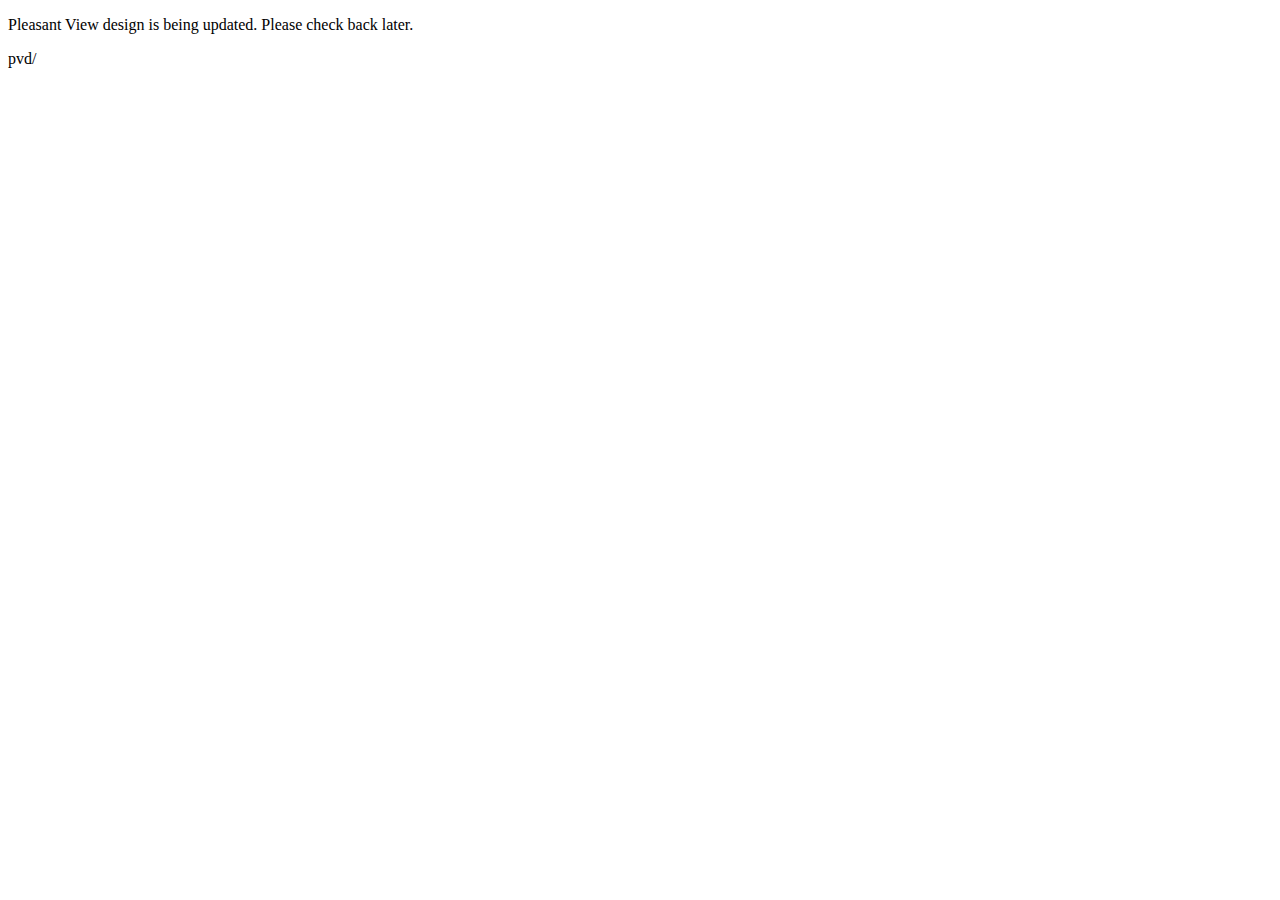
==== index.html @ 1cb3f919 "testing where the index should go" ====
<!doctype html>
<html class="no-js" lang="">

<head>
  <meta charset="utf-8">
  <title></title>
  <meta name="description" content="">
  <meta name="viewport" content="width=device-width, initial-scale=1">

  <meta property="og:title" content="">
  <meta property="og:type" content="">
  <meta property="og:url" content="">
  <meta property="og:image" content="">

  <link rel="manifest" href="site.webmanifest">
  <link rel="apple-touch-icon" href="icon.png">
  <!-- Place favicon.ico in the root directory -->

  <link rel="stylesheet" href="css/normalize.css">
  <link rel="stylesheet" href="css/main.css">

  <meta name="theme-color" content="#fafafa">
</head>

<body>


  <p>Pleasant View design is being updated. Please check back later.</p>

pvd/



  <script src="js/vendor/modernizr-3.11.2.min.js"></script>
  <script src="js/plugins.js"></script>
  <script src="js/main.js"></script>

  <!-- Google Analytics: change UA-XXXXX-Y to be your site's ID. -->
  <script>
    window.ga = function () { ga.q.push(arguments) }; ga.q = []; ga.l = +new Date;
    ga('create', 'UA-XXXXX-Y', 'auto'); ga('set', 'anonymizeIp', true); ga('set', 'transport', 'beacon'); ga('send', 'pageview')
  </script>
  <script src="https://www.google-analytics.com/analytics.js" async></script>
</body>

</html>
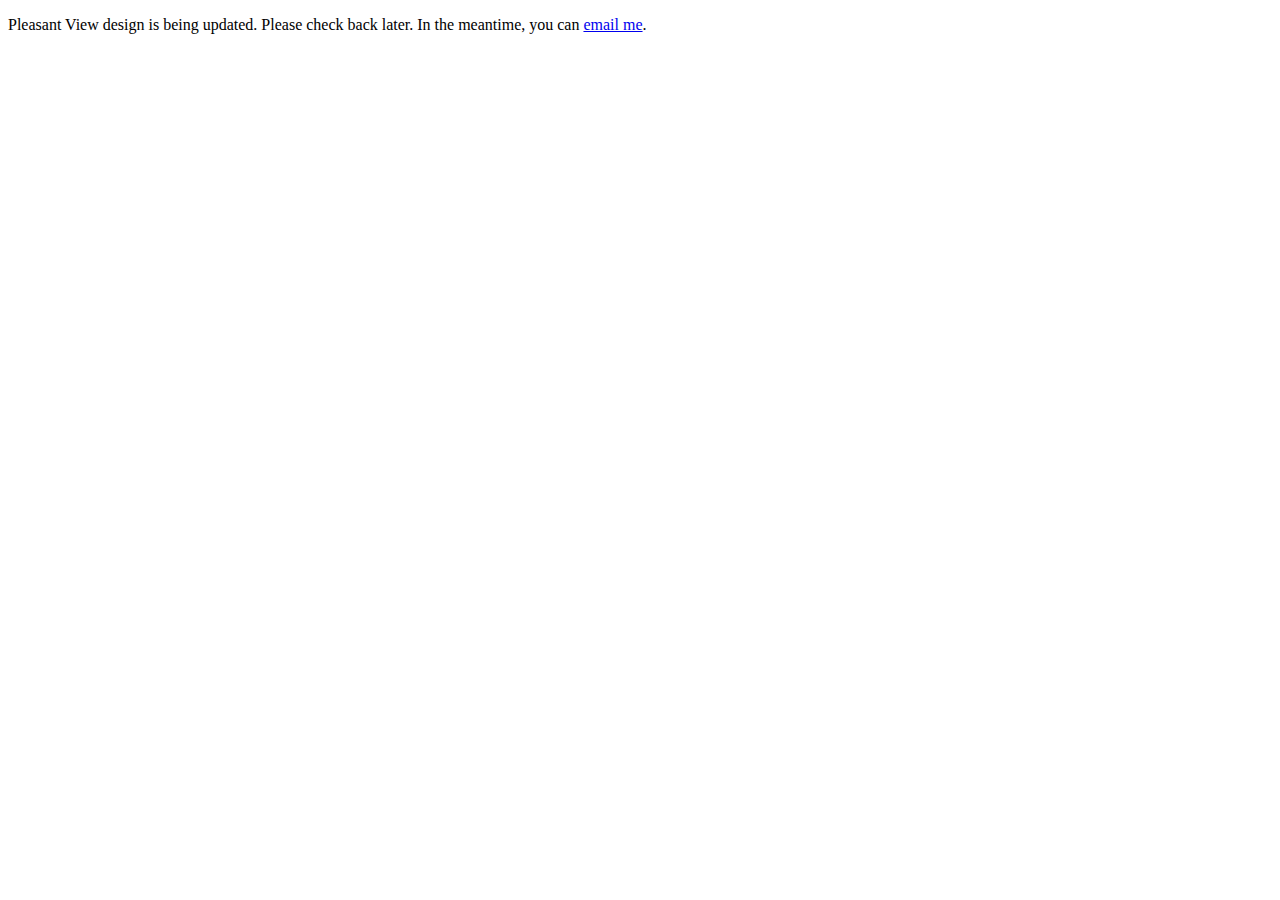
==== commit 0bd1e24f: "html5bp and mailto" ====
--- a/index.html
+++ b/index.html
@@ -25,9 +25,7 @@
 <body>
 
 
-  <p>Pleasant View design is being updated. Please check back later.</p>
-
-pvd/
+  <p>Pleasant View design is being updated. Please check back later. In the meantime, you can <a href="mailto:nblaisdell@gmail.com">email me</a>.</p>
 
 
 
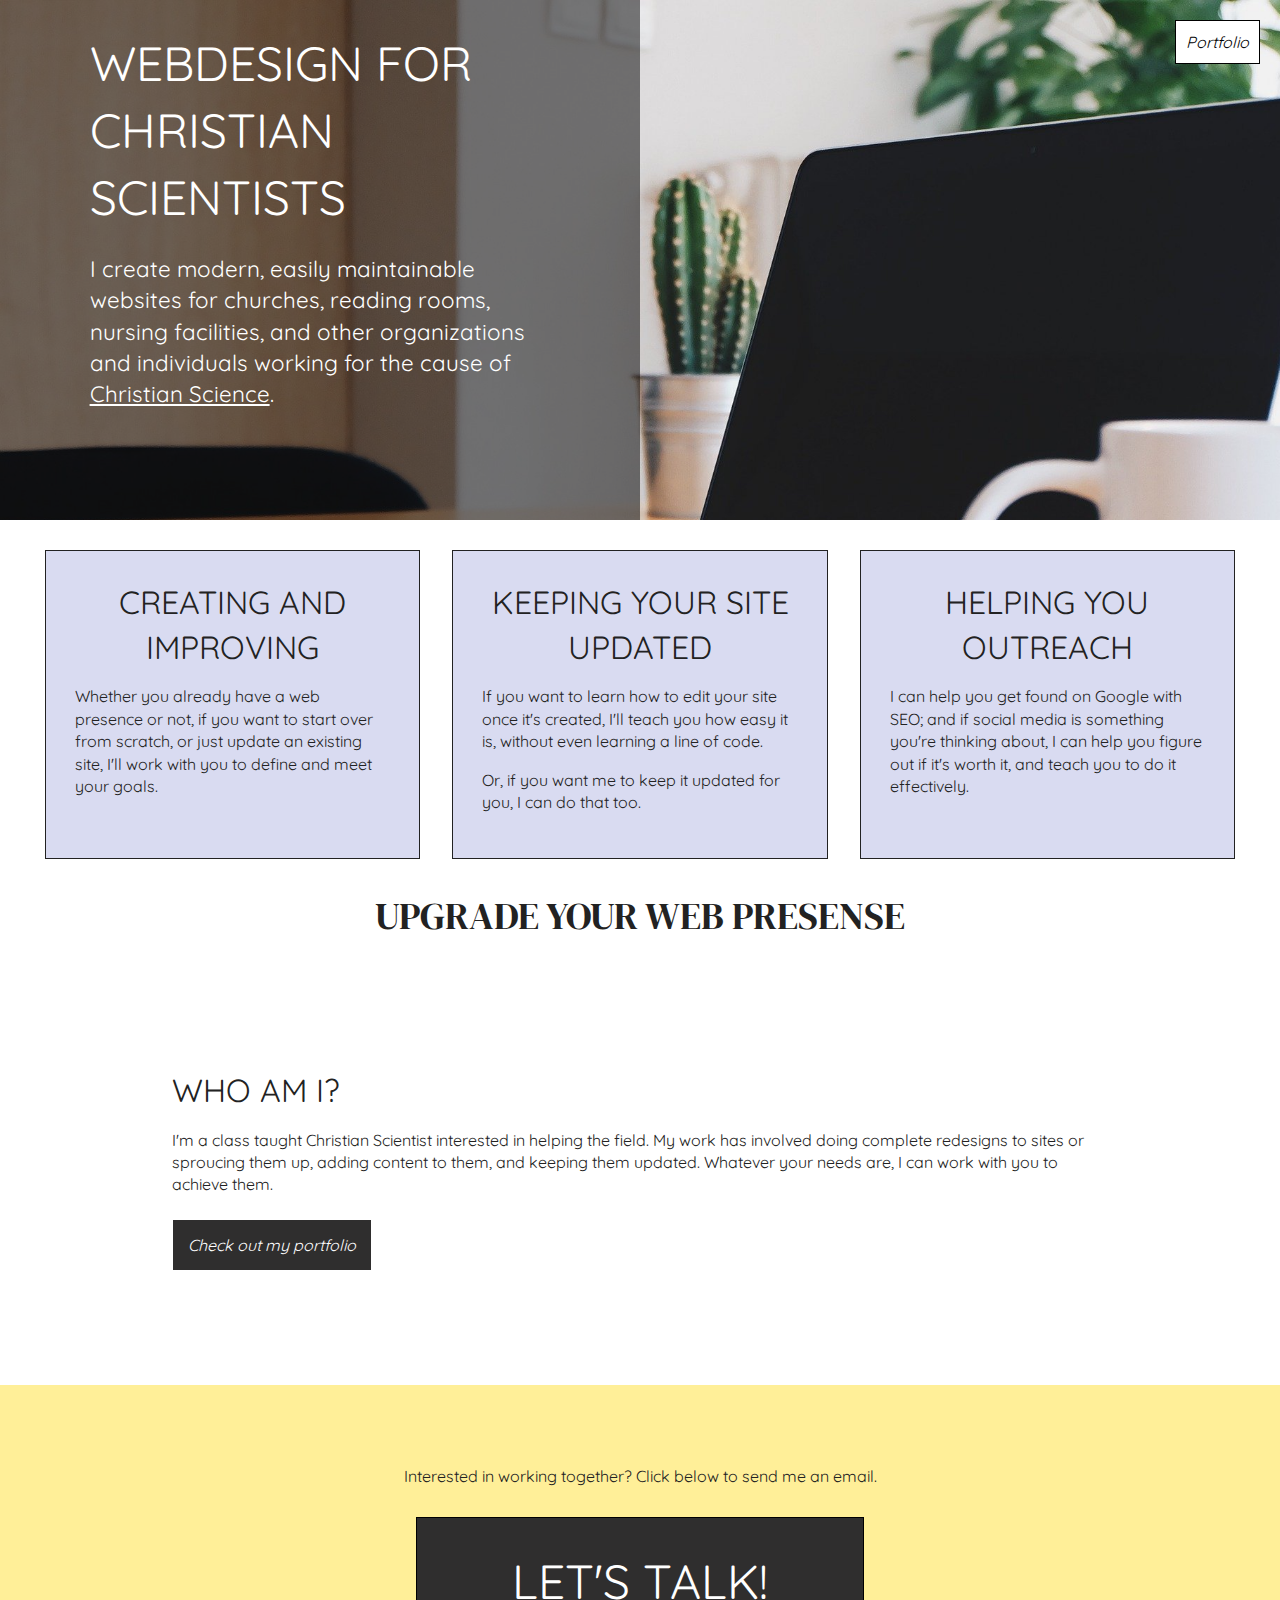
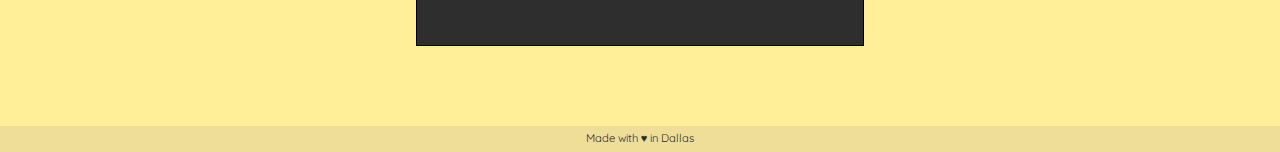
==== commit c1cfd51e: "Live" ====
--- a/index.html
+++ b/index.html
@@ -1,44 +1,66 @@
-<!doctype html>
-<html class="no-js" lang="">
-
-<head>
+<!doctype html><html class="no-js" lang=""><head>
   <meta charset="utf-8">
-  <title></title>
-  <meta name="description" content="">
+  <title>Pleasant View Design</title>
+  <meta name="description" content="Websites for Christian Scientists">
   <meta name="viewport" content="width=device-width, initial-scale=1">
-
-  <meta property="og:title" content="">
-  <meta property="og:type" content="">
-  <meta property="og:url" content="">
-  <meta property="og:image" content="">
-
-  <link rel="manifest" href="site.webmanifest">
+    <meta property="og:title" content="">
+    <meta property="og:type" content="">
+    <meta property="og:url" content="">
+    <meta property="og:image" content="">
+    <link rel="manifest" href="site.webmanifest">
   <link rel="apple-touch-icon" href="icon.png">
   <!-- Place favicon.ico in the root directory -->
-
+  <link href='https://fonts.googleapis.com/css?family=Quicksand' rel='stylesheet'>
+  <link href='https://fonts.googleapis.com/css?family=DM+Serif+Display' rel='stylesheet'>
   <link rel="stylesheet" href="css/normalize.css">
   <link rel="stylesheet" href="css/main.css">
+  <meta name="theme-color" content="#fafafa">
+</head><body>
 
-  <meta name="theme-color" content="#fafafa">
-</head>
+<div class="block1">
+  <a href="./portfolio.html" class="port-link white"><em>Portfolio</em></a>
+  <div>
+    <h1>WEBDESIGN FOR CHRISTIAN SCIENTISTS</h1>
 
-<body>
+    <p>I create modern, easily maintainable websites for churches, reading rooms, nursing facilities, and other organizations and individuals working for the cause of <a href="https://www.christianscience.com/what-is-christian-science?icid=Homepage:main-menu:What%20is%20Christian%20Science%3F" target="_blank">Christian Science</a>.</p>
+    <br/>
+    <!--<button>Find out more</button>
+    <button>Let's talk!</button>-->
+  </div>
+</div>
 
+<div class="wrap block3">
+	<div class="item">
+		<h2>CREATING AND IMPROVING</h2>
+		<p>Whether you already have a web presence or not, if you want to start over from scratch, or just update an existing site, I'll work with you to define and meet your goals.</p>
+	</div>
+	<div class="item">
+		<h2>KEEPING YOUR SITE UPDATED</h2>
+		<p>If you want to learn how to edit your site once it's created, I'll teach you how easy it is, without even learning a line of code.</p>
+		<p>Or, if you want me to keep it updated for you, I can do that too.</p>
+	</div>
+	<div class="item">
+		<h2>HELPING YOU OUTREACH</h2>
+		<p>I can help you get found on Google with SEO; and if social media is something you're thinking about, I can help you figure out if it's worth it, and teach you to do it effectively.</p>
+	</div>
+</div>
 
-  <p>Pleasant View design is being updated. Please check back later. In the meantime, you can <a href="mailto:nblaisdell@gmail.com">email me</a>.</p>
+<div class="block2">
+  <h2>UPGRADE YOUR WEB PRESENSE</h2><br>
+</div>
 
+<div class="block4">
+	<div class="block4-inner">
+		<h2>WHO AM I?</h2>
+		<p>I'm a class taught Christian Scientist interested in helping the field. My work has involved doing complete redesigns to sites or sproucing them up, adding content to them, and keeping them updated. Whatever your needs are, I can work with you to achieve them.</p>
+    <br>
+		<a href="./portfolio.html" class="black">Check out my portfolio</a>
+	</div>
+</div>
 
-
-  <script src="js/vendor/modernizr-3.11.2.min.js"></script>
-  <script src="js/plugins.js"></script>
-  <script src="js/main.js"></script>
-
-  <!-- Google Analytics: change UA-XXXXX-Y to be your site's ID. -->
-  <script>
-    window.ga = function () { ga.q.push(arguments) }; ga.q = []; ga.l = +new Date;
-    ga('create', 'UA-XXXXX-Y', 'auto'); ga('set', 'anonymizeIp', true); ga('set', 'transport', 'beacon'); ga('send', 'pageview')
-  </script>
-  <script src="https://www.google-analytics.com/analytics.js" async></script>
-</body>
-
-</html>
+<footer>
+  <div class="block5">
+      <h3>Interested in working together? Click below to send me an email.</h3>
+      <a href="mailto:nblaisdell@gmail.com" target="_blank"><h1>LET'S TALK!</h1></a>
+  </div>
+<p>Made with ♥ in Dallas</p></footer></body></html>--- a/css/main.css
+++ b/css/main.css
@@ -0,0 +1,374 @@
+html {
+  color: #222;
+  font-size: 1em;
+  line-height: 1.4;
+  padding: 0;
+  margin: 0;
+  font-family: 'Quicksand', Helvetica, sans-serif;
+}
+::-moz-selection {
+  background: #000000;
+  color: #ffffff;
+  text-shadow: none;
+}
+::selection {
+  background: #000000;
+  color: #ffffff;
+  text-shadow: none;
+}
+hr {
+  display: block;
+  height: 1px;
+  border: 0;
+  border-top: 1px solid #ccc;
+  margin: 1em 0;
+  padding: 0;
+}
+audio,
+canvas,
+iframe,
+img,
+svg,
+video {
+  vertical-align: middle;
+}
+fieldset {
+  border: 0;
+  margin: 0;
+  padding: 0;
+}
+textarea {
+  resize: vertical;
+}
+* { /*not sure if i need this but I'll keep it*/
+  -webkit-box-sizing: border-box;
+  -moz-box-sizing: border-box;
+  box-sizing: border-box; 
+}
+h1,h2,h3,h4,h5,h6 {
+  font-size: 1em;
+  font-weight: normal;
+  padding: 0;
+  margin: 0;
+}
+
+/* ==========================================================================
+   Author's custom styles
+   ========================================================================== */
+
+h1 { /*block 1 and footer*/
+	font-size: 3em;
+  padding: 0;
+  margin: 0;
+}
+h2 { /*"upgrade" and portfolio section on main*/
+	font-size: 2em;
+  padding: 0;
+  margin: 0;
+}
+h3 { /* flexbox in index, site names in port, footer "interested" */
+	font-size: 1em;
+  padding: 0;
+  margin: 0;
+}
+h4 { /*none*/
+	font-size: .7em;
+  padding: 0;
+  margin: 0;
+}
+
+button {
+	padding: 10px 15px;
+	background-color: white;
+	border: none;
+}button:hover {
+	padding: 10px 15px;
+	background-color: blue;
+}
+
+.block1 {
+	background-image: url("../img/office-925806_1920.jpg");
+	background-position: center; 
+	min-height: 520px; 
+	background-attachment: fixed;
+	background-position: center;
+	background-repeat: no-repeat;
+	background-size: cover;
+}.block1 div {
+	color: #ffffff;
+	background: rgba(0, 0, 0, 0.5);
+	width: 50%;
+	min-height: 520px; 
+	padding: 30px 7%;
+}.block1 p {
+	font-size: 1.4em;
+}.block1 div a {
+  color: white;
+}
+
+.port-link { /*see port-intro below for port link*/
+  float: right;
+  color: black;
+  border: solid 1px;
+  padding: 10px;
+  background-color: white;
+
+  margin-top: 20px;
+  margin-right: 20px;
+}
+
+.block2 { /*upgrade*/
+  text-align: center;
+  font-family: 'DM Serif Display';
+  padding: 0px;
+  font-size: 1.2em;
+}
+
+.block3 { /*flexboxes*/
+  margin: 30px 0;
+}
+
+.block4 { /*portfolio on home*/
+  padding: 3em;
+  background-image: url("../img/IMG_3087-EFFECTS.jpg");
+  background-attachment: fixed;
+  background-position: center;
+  background-repeat: no-repeat;
+  background-size: cover;
+}.block4-inner {
+  margin: 0em 4em;
+  padding: 50px 60px 80px;
+  background: rgba(255, 255, 255, 0.9);
+}.block4 a {
+  border: solid 1px;
+  padding: 15px;
+  color: white;
+  background-color: #2F2E2E;
+  font-style: italic;
+}
+
+.block5 {
+  background-color: #FFEF98;
+  margin: 0px;
+  padding: 80px;
+}
+
+footer{
+  background-color: #2F2E2E;
+  background-color: #EEDE98;
+  text-align: center;
+} footer h3 {
+  padding-bottom: 30px;
+}footer h1 {
+  color: white;
+  border: solid black 1px;
+  padding: 30px;
+  width: 40%;
+  margin: auto;
+  background-color: #2F2E2E;
+}footer h1:hover {
+  background-color: white;
+  color: black;
+}footer p {
+  color: #2F2E2E;
+  font-size: .7em;
+  margin: 0px;
+  padding: 5px;
+}footer a {
+  text-decoration: none;
+  color: white;
+}
+
+.port-intro {
+  padding: 0 2em;
+  background-image: url("../img/wheat-3506758_1920.jpg");
+  min-height: 0px;
+  color: black;
+  background-position: center;
+  background-attachment: fixed;
+  background-repeat: no-repeat;
+  background-size: cover;
+}.port-intro a {
+  //color: black;
+  //border: solid 1px;
+  //padding: 10px;
+  //background-color: white;
+}.port-fill {
+  background: rgba(255, 255, 255, 0.8);
+  padding: 30px 7%;
+}.port-fill p {
+  font-size: 1.4em;
+}
+
+.sites {
+  background-color: #E9EBFF;
+  border-top: solid 1px #22AAAA;
+  border-bottom: solid 1px #22AAAA;
+  padding: .2em 0;
+}
+
+.wrap {
+  display: flex;
+  padding: 0em 1.8em;
+}
+
+.item {
+  flex: 1;
+  background-color: #D9DBF1;
+  padding: 1em;
+  margin: 1em;
+  border: solid 1px;
+}.item h2 {
+  text-align: center;
+} a.item {
+  color: black;
+}
+
+.block3 .item {
+  margin: 0 1em;
+  padding: 1.8em;
+}
+
+.port {
+  cursor: pointer;
+  border: none;
+  text-align: center;
+  font-size: 1.2em;
+  padding: 21px;
+} .port:hover {
+  background-color: #FFEF98;
+  border: 1px solid black;
+  padding: 20px;
+}
+
+.port-img {
+  width: 100%;
+  border: solid 1px;
+  margin-top: 17px;
+}
+
+.price {
+  width: 760px;
+  margin: 40px auto;
+}
+
+.black {
+  color: white;
+  border: solid 1px;
+  padding: 10px;
+  background-color: black;
+  text-decoration: none;
+}.black:hover {
+  color: black;
+  background-color: white;
+}
+
+.white {
+  color: black;
+  border: solid 1px;
+  padding: 10px;
+  background-color: white;
+  text-decoration: none;
+}.white:hover {
+  color: white;
+  background-color: black;
+}
+
+/* ==========================================================================
+   Helper classes
+   ========================================================================== */
+
+/*
+ * Clearfix: contain floats
+ *
+ * For modern browsers
+ * 1. The space content is one way to avoid an Opera bug when the
+ *    `contenteditable` attribute is included anywhere else in the document.
+ *    Otherwise it causes space to appear at the top and bottom of elements
+ *    that receive the `clearfix` class.
+ * 2. The use of `table` rather than `block` is only necessary if using
+ *    `:before` to contain the top-margins of child elements.
+ */
+
+.clearfix::before,
+.clearfix::after {
+  content: " ";
+  display: table;
+}
+.clearfix::after {
+  clear: both;
+}
+
+/* ==========================================================================
+   EXAMPLE Media Queries for Responsive Design.
+   These examples override the primary ('mobile first') styles.
+   Modify as content requires.
+   ========================================================================== */
+
+@media only screen and (min-width: 35em) {
+  /* Style adjustments for viewports that meet the condition */
+}
+
+@media print,
+  (-webkit-min-device-pixel-ratio: 1.25),
+  (min-resolution: 1.25dppx),
+  (min-resolution: 120dpi) {
+  /* Style adjustments for high resolution devices */
+}
+
+/* ==========================================================================
+   Print styles.
+   Inlined to avoid the additional HTTP request:
+   https://www.phpied.com/delay-loading-your-print-css/
+   ========================================================================== */
+
+@media print {
+  *,
+  *::before,
+  *::after {
+    background: #fff !important;
+    color: #000 !important;
+    /* Black prints faster */
+    box-shadow: none !important;
+    text-shadow: none !important;
+  }
+  a,
+  a:visited {
+    text-decoration: underline;
+  }
+  a[href]::after {
+    content: " (" attr(href) ")";
+  }
+  abbr[title]::after {
+    content: " (" attr(title) ")";
+  }
+  pre {
+    white-space: pre-wrap !important;
+  }
+  pre,
+  blockquote {
+    border: 1px solid #999;
+    page-break-inside: avoid;
+  }
+  /*
+   * Printing Tables:
+   * https://web.archive.org/web/20180815150934/http://css-discuss.incutio.com/wiki/Printing_Tables
+   */
+  thead {
+    display: table-header-group;
+  }
+  tr,
+  img {
+    page-break-inside: avoid;
+  }
+  p,
+  h2,
+  h3 {
+    orphans: 3;
+    widows: 3;
+  }
+  h2,
+  h3 {
+    page-break-after: avoid;
+  }
+}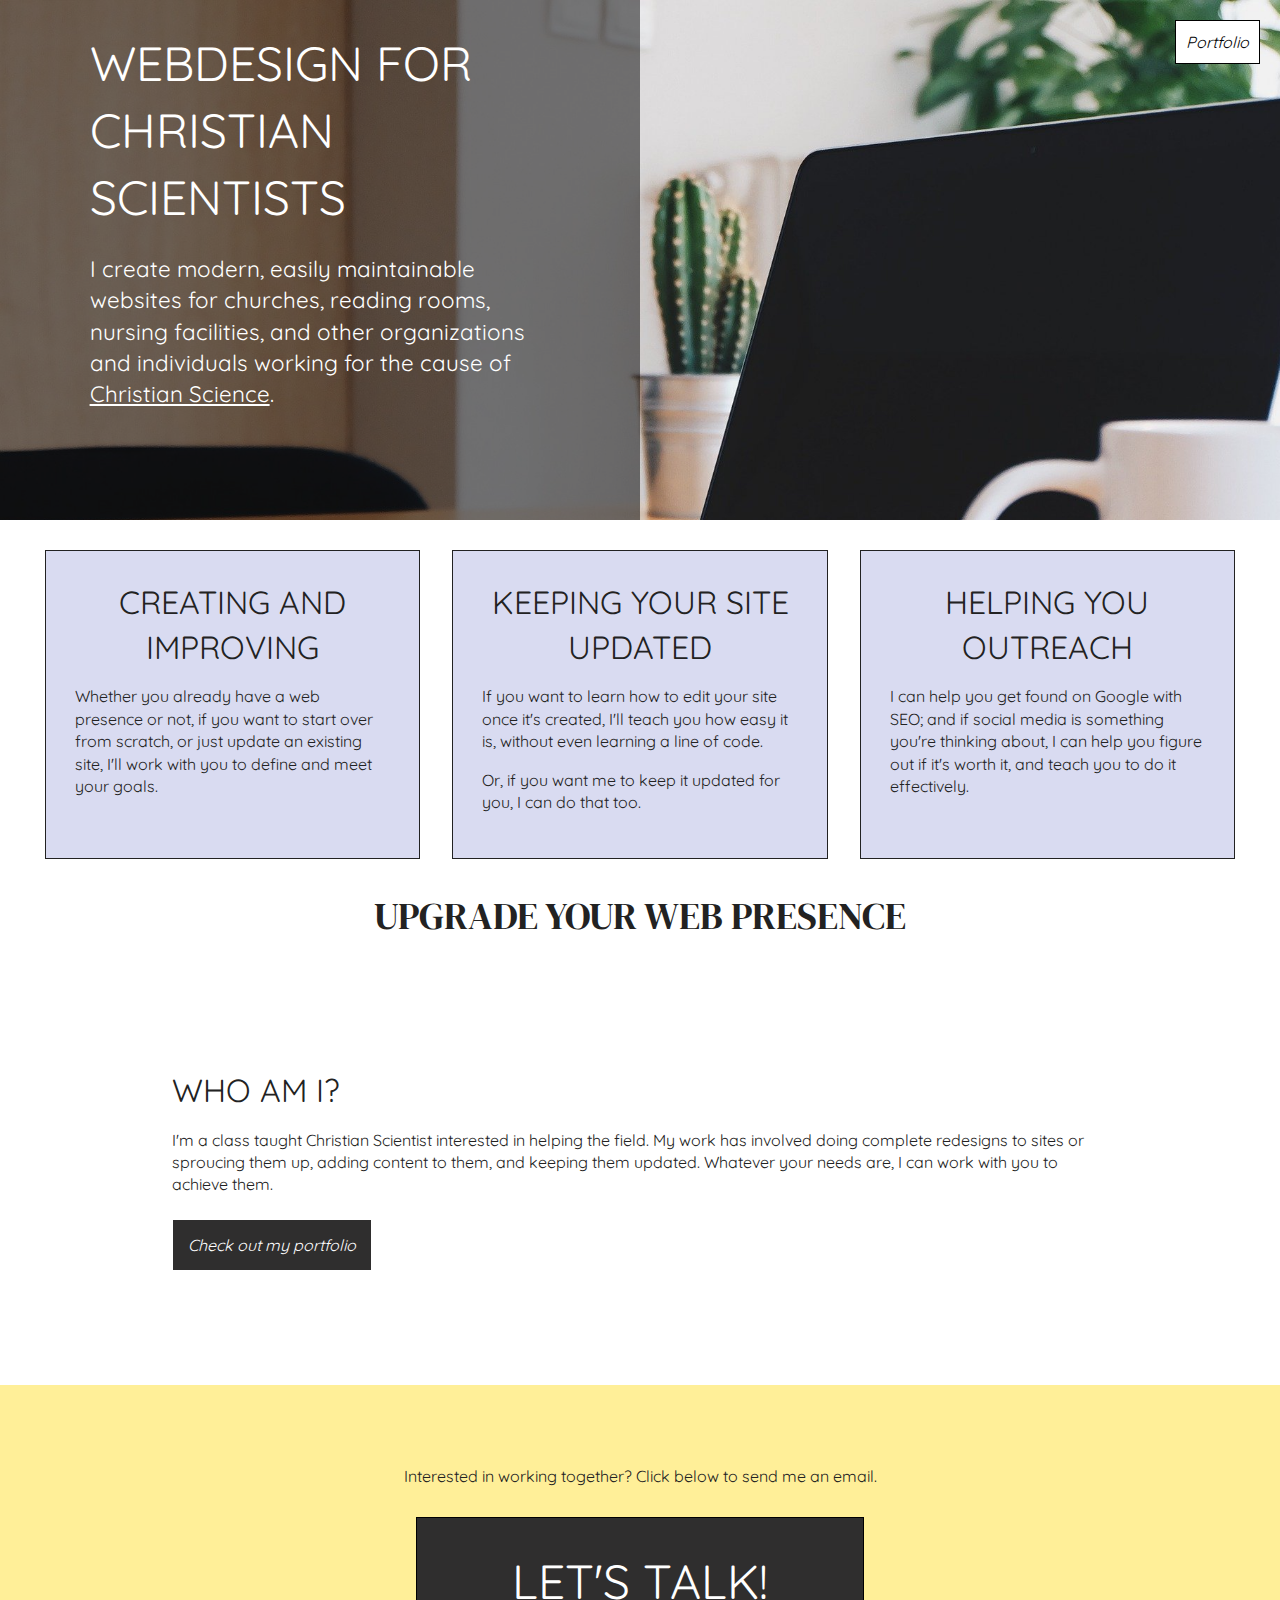
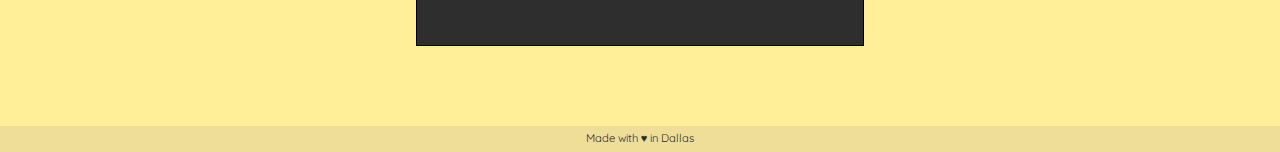
==== commit 2f7fce0e: "typo" ====
--- a/index.html
+++ b/index.html
@@ -46,7 +46,7 @@
 </div>
 
 <div class="block2">
-  <h2>UPGRADE YOUR WEB PRESENSE</h2><br>
+  <h2>UPGRADE YOUR WEB PRESENCE</h2><br>
 </div>
 
 <div class="block4">
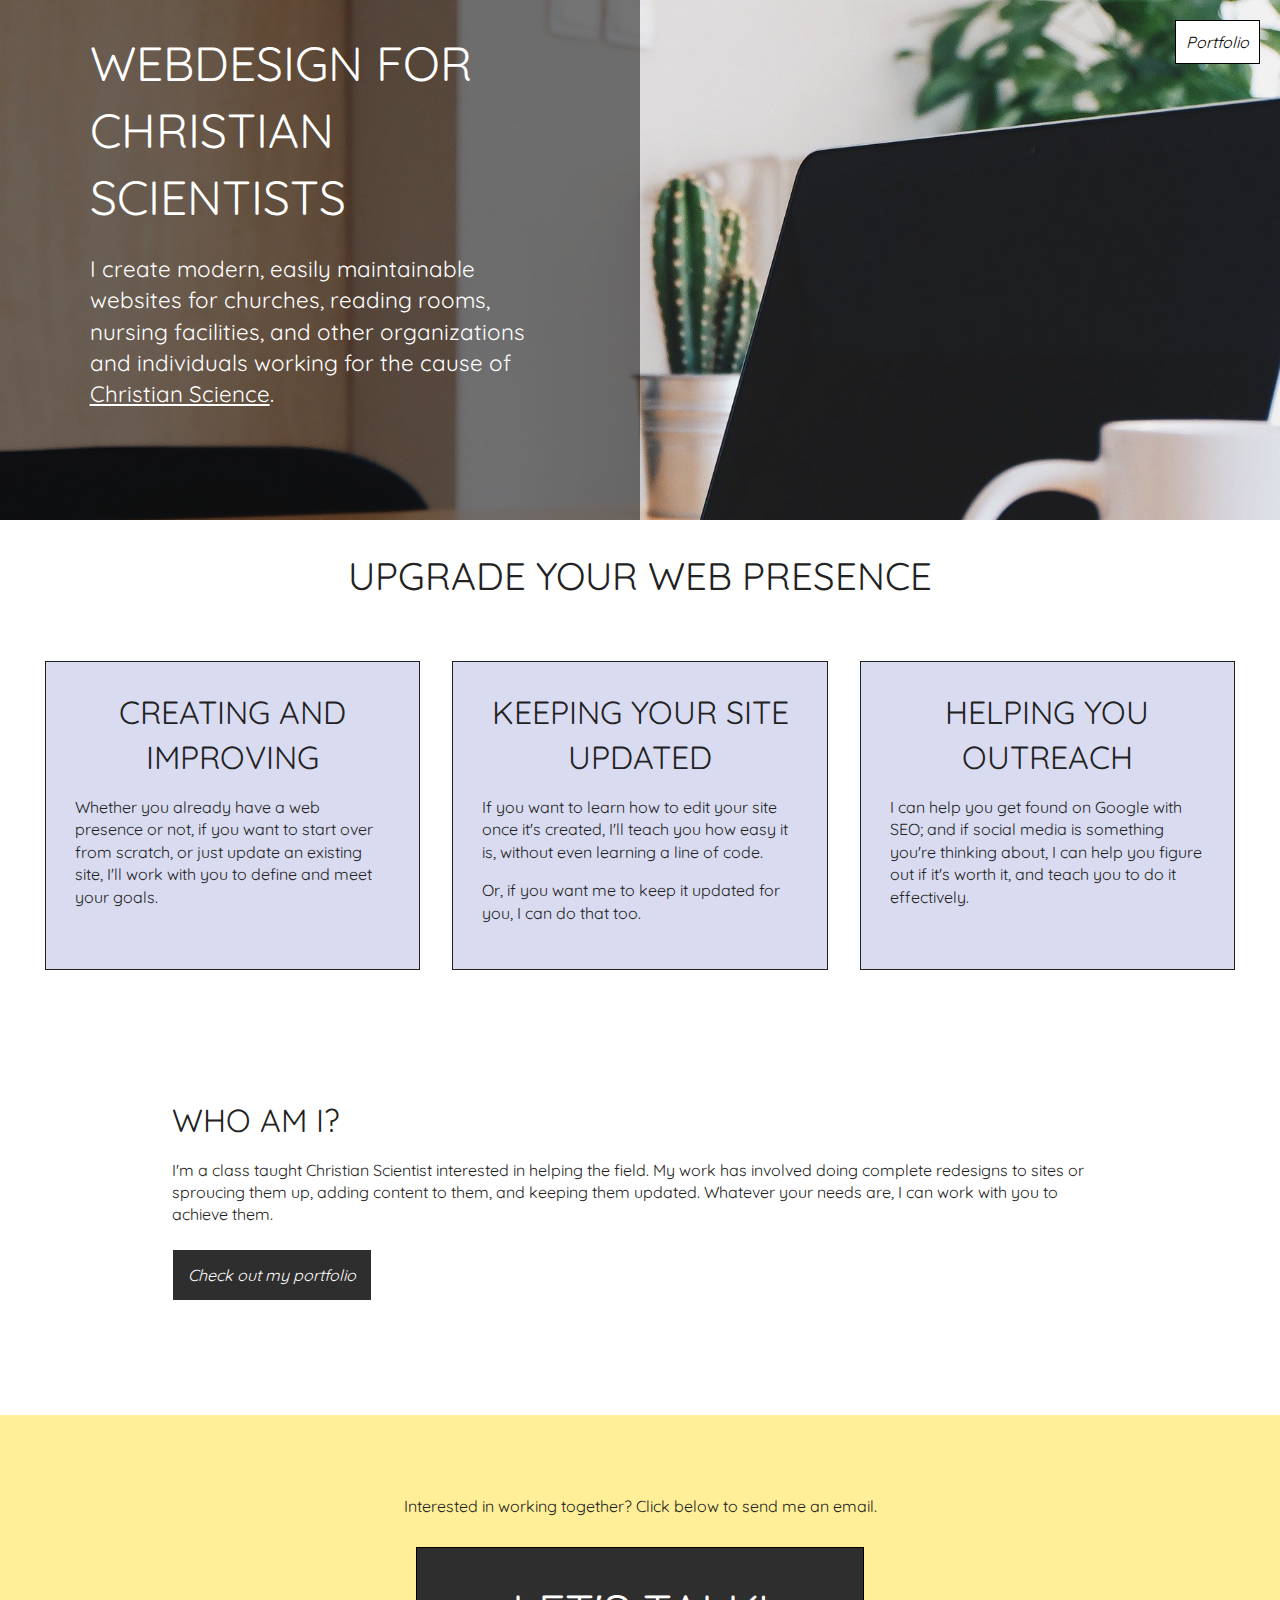
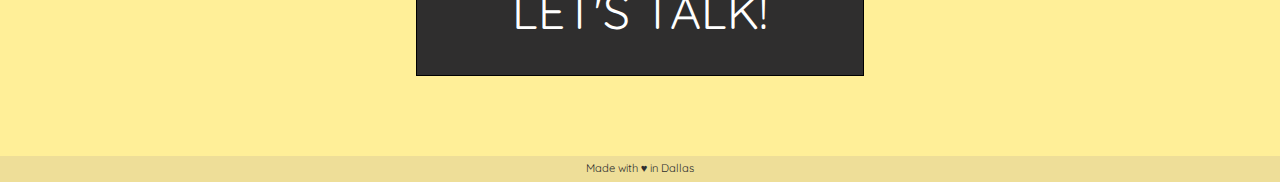
==== commit 53da5b76: "initial mobile stuff" ====
--- a/index.html
+++ b/index.html
@@ -29,6 +29,10 @@
   </div>
 </div>
 
+<div class="block2">
+  <h2>UPGRADE YOUR WEB PRESENCE</h2><br>
+</div>
+
 <div class="wrap block3">
 	<div class="item">
 		<h2>CREATING AND IMPROVING</h2>
@@ -43,10 +47,6 @@
 		<h2>HELPING YOU OUTREACH</h2>
 		<p>I can help you get found on Google with SEO; and if social media is something you're thinking about, I can help you figure out if it's worth it, and teach you to do it effectively.</p>
 	</div>
-</div>
-
-<div class="block2">
-  <h2>UPGRADE YOUR WEB PRESENCE</h2><br>
 </div>
 
 <div class="block4">
--- a/css/main.css
+++ b/css/main.css
@@ -94,6 +94,8 @@
 	background-position: center;
 	background-repeat: no-repeat;
 	background-size: cover;
+}.block1 a {
+  margin-left: 30px;
 }.block1 div {
 	color: #ffffff;
 	background: rgba(0, 0, 0, 0.5);
@@ -104,6 +106,7 @@
 	font-size: 1.4em;
 }.block1 div a {
   color: white;
+  margin-left: 0px;
 }
 
 .port-link { /*see port-intro below for port link*/
@@ -119,8 +122,8 @@
 
 .block2 { /*upgrade*/
   text-align: center;
-  font-family: 'DM Serif Display';
-  padding: 0px;
+  //font-family: 'DM Serif Display';
+  padding-top: 30px;
   font-size: 1.2em;
 }
 
@@ -277,37 +280,50 @@
 /* ==========================================================================
    Helper classes
    ========================================================================== */
-
-/*
- * Clearfix: contain floats
- *
- * For modern browsers
- * 1. The space content is one way to avoid an Opera bug when the
- *    `contenteditable` attribute is included anywhere else in the document.
- *    Otherwise it causes space to appear at the top and bottom of elements
- *    that receive the `clearfix` class.
- * 2. The use of `table` rather than `block` is only necessary if using
- *    `:before` to contain the top-margins of child elements.
- */
-
-.clearfix::before,
-.clearfix::after {
-  content: " ";
-  display: table;
-}
-.clearfix::after {
-  clear: both;
-}
-
+.clearfix::before,.clearfix::after{content:" ";display: table;}.clearfix::after{clear:both;}
 /* ==========================================================================
    EXAMPLE Media Queries for Responsive Design.
    These examples override the primary ('mobile first') styles.
    Modify as content requires.
    ========================================================================== */
 
-@media only screen and (min-width: 35em) {
-  /* Style adjustments for viewports that meet the condition */
-}
+@media only screen and (max-width: 980px) {
+  .block1 {
+    min-height: 20px;
+  }
+  .block1 div {
+    width: 100%;
+    min-height: 20px;
+  }
+  .wrap {
+    display: block;
+    padding: 20px;
+    margin: 0px;
+    width: 100%;
+  }
+  .item {
+    display: block;
+    //width: 100%;
+  }
+  .block3 .item {
+    margin: 0px 0px 20px 0px;
+    padding: 20px;
+}
+  .block4-inner {
+    margin: 0em;
+  }
+  .block5 a h1 {
+    width: 100%;
+  }
+  .port-intro {
+    padding: 0px;
+  }
+  .price {
+    width: auto;
+    margin: 40px 20px;
+  }
+}
+
 
 @media print,
   (-webkit-min-device-pixel-ratio: 1.25),
@@ -321,54 +337,4 @@
    Inlined to avoid the additional HTTP request:
    https://www.phpied.com/delay-loading-your-print-css/
    ========================================================================== */
-
-@media print {
-  *,
-  *::before,
-  *::after {
-    background: #fff !important;
-    color: #000 !important;
-    /* Black prints faster */
-    box-shadow: none !important;
-    text-shadow: none !important;
-  }
-  a,
-  a:visited {
-    text-decoration: underline;
-  }
-  a[href]::after {
-    content: " (" attr(href) ")";
-  }
-  abbr[title]::after {
-    content: " (" attr(title) ")";
-  }
-  pre {
-    white-space: pre-wrap !important;
-  }
-  pre,
-  blockquote {
-    border: 1px solid #999;
-    page-break-inside: avoid;
-  }
-  /*
-   * Printing Tables:
-   * https://web.archive.org/web/20180815150934/http://css-discuss.incutio.com/wiki/Printing_Tables
-   */
-  thead {
-    display: table-header-group;
-  }
-  tr,
-  img {
-    page-break-inside: avoid;
-  }
-  p,
-  h2,
-  h3 {
-    orphans: 3;
-    widows: 3;
-  }
-  h2,
-  h3 {
-    page-break-after: avoid;
-  }
-}+@media print{*,::after,::before{background:#fff!important;color:#000!important;box-shadow:none!important;text-shadow:none!important}a,a:visited{text-decoration:underline}a[href]::after{content:" (" attr(href) ")"}abbr[title]::after{content:" (" attr(title) ")"}pre{white-space:pre-wrap!important}blockquote,pre{border:1px solid #999;page-break-inside:avoid}thead{display:table-header-group}img,tr{page-break-inside:avoid}h2,h3,p{orphans:3;widows:3}h2,h3{page-break-after:avoid}}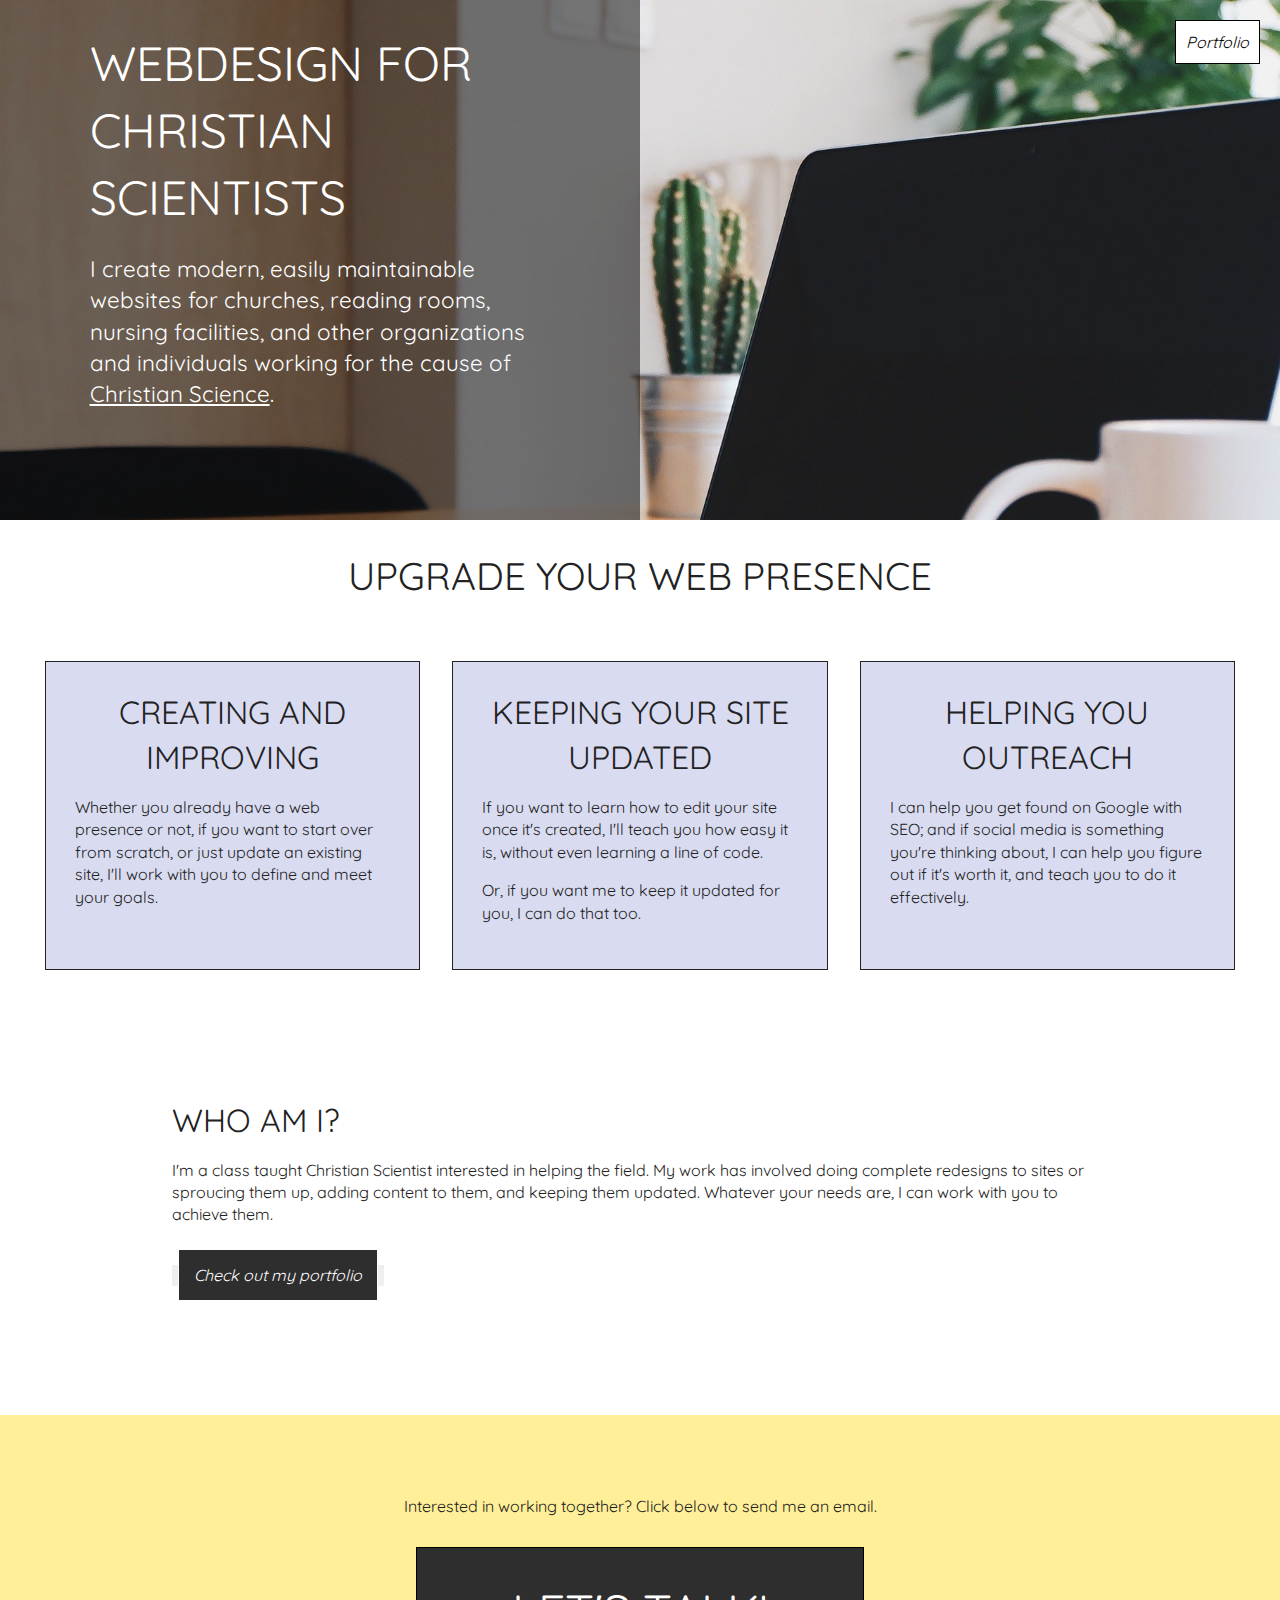
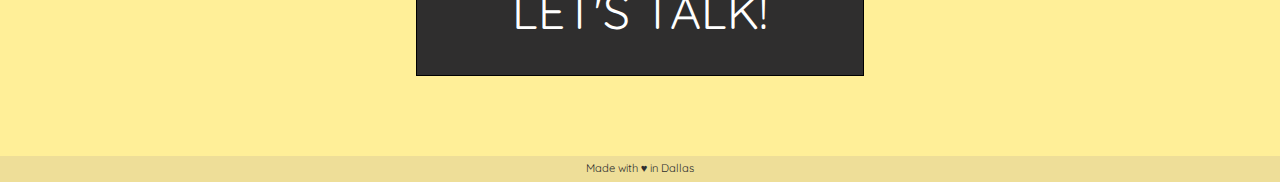
==== commit fefe1638: "janky nowrap fix test" ====
--- a/index.html
+++ b/index.html
@@ -54,7 +54,7 @@
 		<h2>WHO AM I?</h2>
 		<p>I'm a class taught Christian Scientist interested in helping the field. My work has involved doing complete redesigns to sites or sproucing them up, adding content to them, and keeping them updated. Whatever your needs are, I can work with you to achieve them.</p>
     <br>
-		<a href="./portfolio.html" class="black">Check out my portfolio</a>
+		<button><a href="./portfolio.html" class="black">Check out my portfolio</a></button>
 	</div>
 </div>
 
--- a/css/main.css
+++ b/css/main.css
@@ -75,15 +75,6 @@
 	font-size: .7em;
   padding: 0;
   margin: 0;
-}
-
-button {
-	padding: 10px 15px;
-	background-color: white;
-	border: none;
-}button:hover {
-	padding: 10px 15px;
-	background-color: blue;
 }
 
 .block1 {
@@ -148,6 +139,10 @@
   color: white;
   background-color: #2F2E2E;
   font-style: italic;
+} button { /*janky nowrap fix*/
+  padding: 0
+  background-color: white;
+  border: none;
 }
 
 .block5 {
@@ -324,7 +319,6 @@
   }
 }
 
-
 @media print,
   (-webkit-min-device-pixel-ratio: 1.25),
   (min-resolution: 1.25dppx),
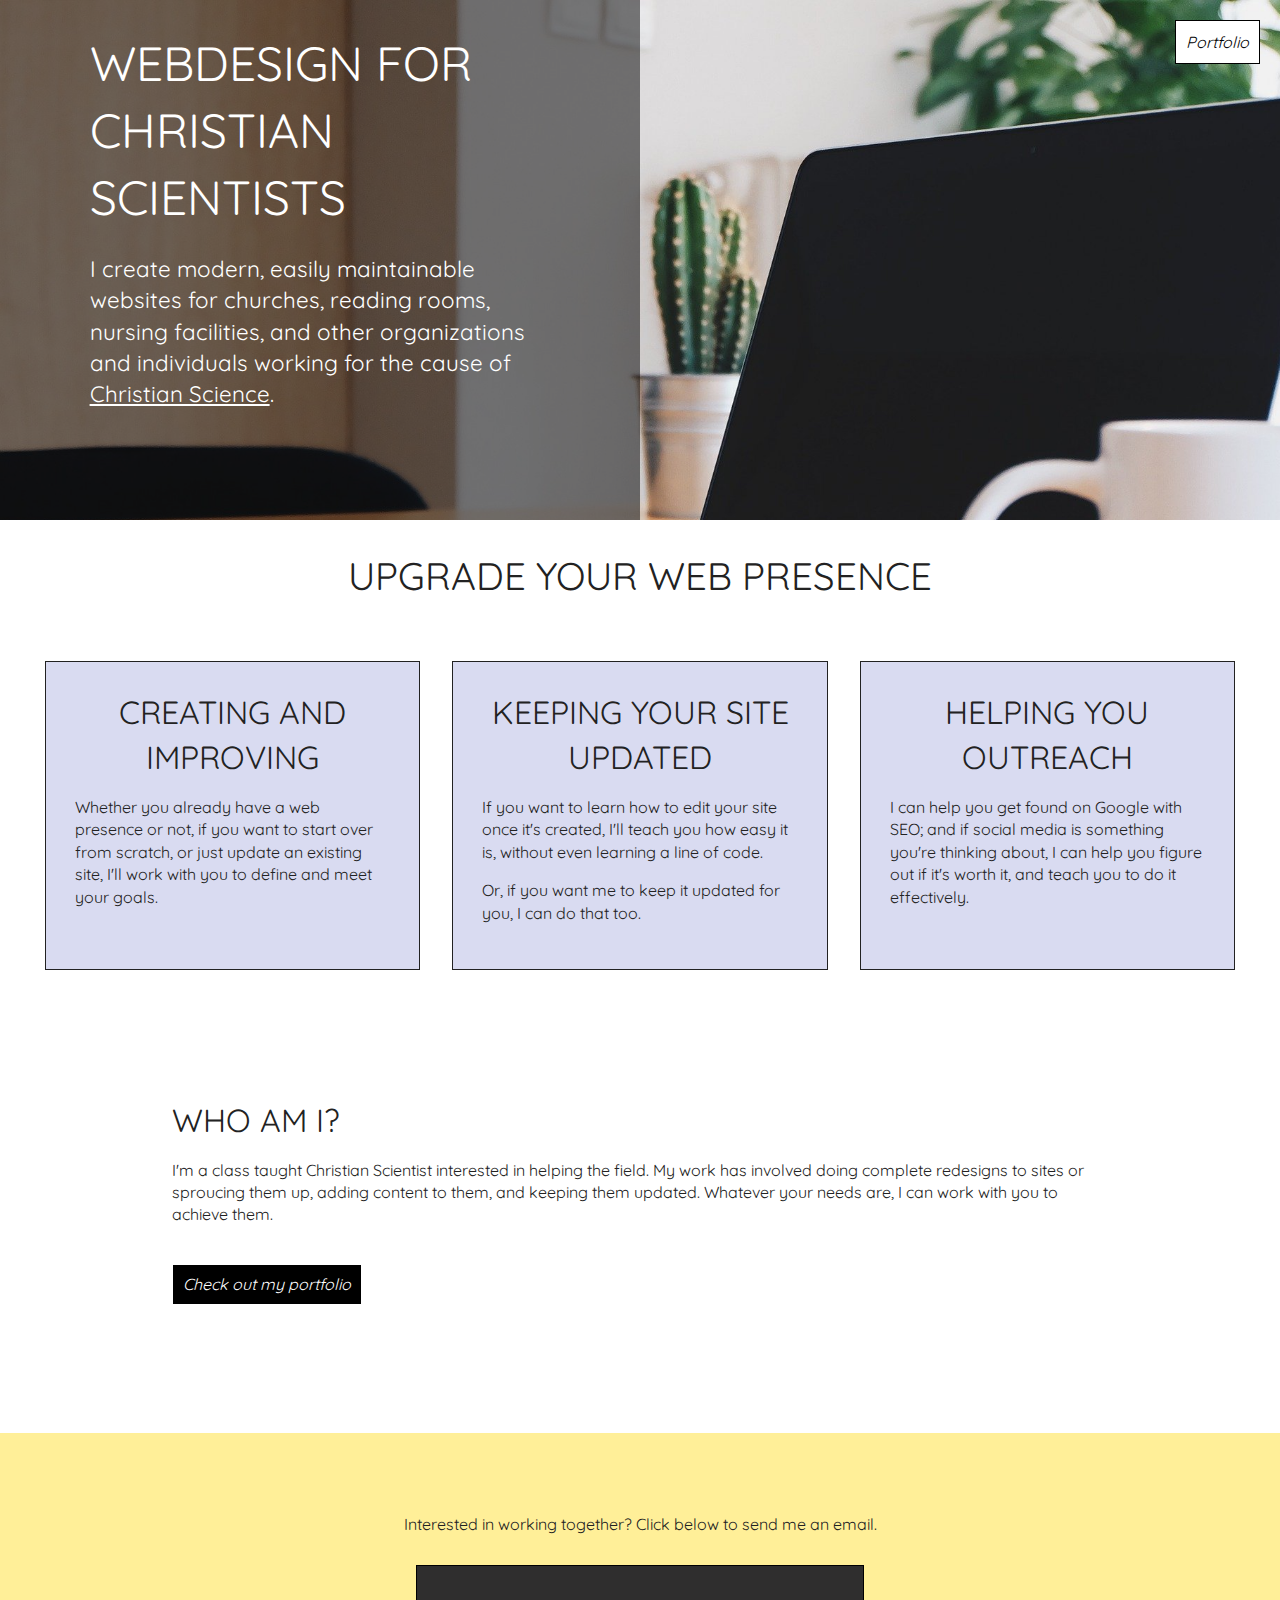
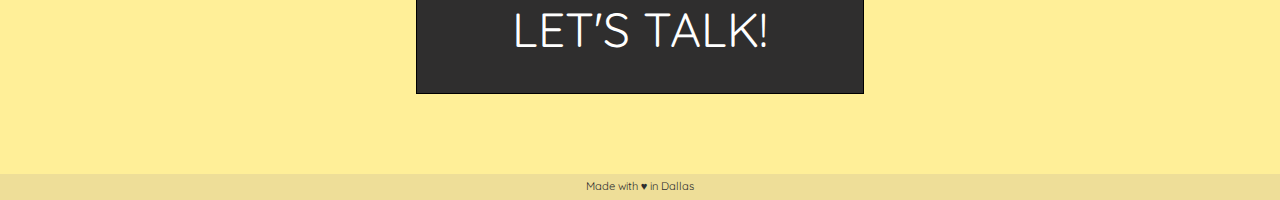
==== commit e3b728da: "actual fix" ====
--- a/index.html
+++ b/index.html
@@ -54,7 +54,7 @@
 		<h2>WHO AM I?</h2>
 		<p>I'm a class taught Christian Scientist interested in helping the field. My work has involved doing complete redesigns to sites or sproucing them up, adding content to them, and keeping them updated. Whatever your needs are, I can work with you to achieve them.</p>
     <br>
-		<button><a href="./portfolio.html" class="black">Check out my portfolio</a></button>
+		<a href="./portfolio.html"><button class="black">Check out my portfolio</button></a>
 	</div>
 </div>
 
--- a/css/main.css
+++ b/css/main.css
@@ -134,15 +134,18 @@
   padding: 50px 60px 80px;
   background: rgba(255, 255, 255, 0.9);
 }.block4 a {
+  padding: 0;
+  margin: 0;
+} button { /*janky nowrap fix*/
+  padding: 0;
+  background-color: white;
+  border: none;
   border: solid 1px;
   padding: 15px;
   color: white;
   background-color: #2F2E2E;
   font-style: italic;
-} button { /*janky nowrap fix*/
-  padding: 0
-  background-color: white;
-  border: none;
+  cursor: pointer;
 }
 
 .block5 {
